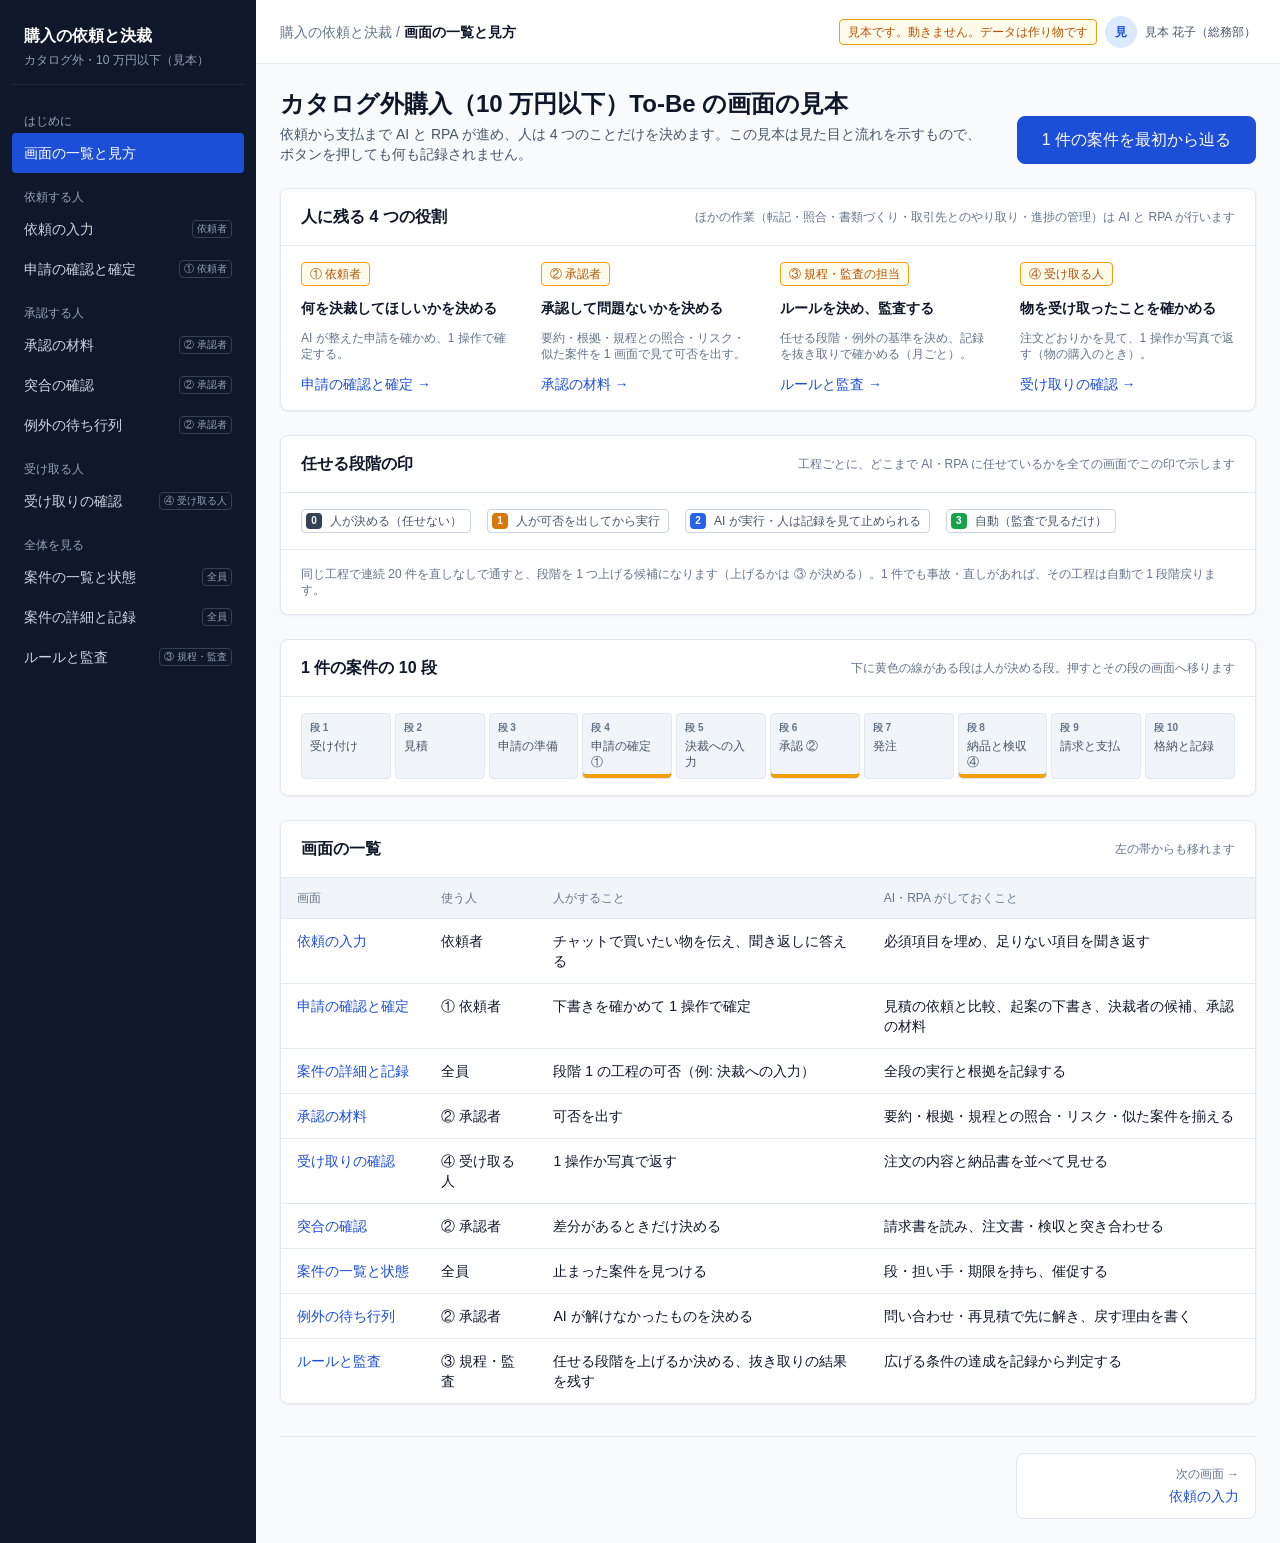
==== index.html @ 78b3e75e "Publish the static mockup of the To-Be screens" ====
<!doctype html>
<html lang="ja">
<head>
<meta name="robots" content="noindex,nofollow">
<meta charset="utf-8">
<meta name="viewport" content="width=device-width, initial-scale=1">
<title>画面の一覧と見方｜購入の依頼と決裁（見本）</title>
<link rel="stylesheet" href="assets/style.css">
</head>
<body>
<div class="shell">
<aside class="side" data-shell-sidebar></aside>
<div>
<header class="top" data-shell-header></header>
<main class="main">
  <div class="page-head">
    <div>
      <h1>カタログ外購入（10 万円以下）To-Be の画面の見本</h1>
      <p>依頼から支払まで AI と RPA が進め、人は 4 つのことだけを決めます。この見本は見た目と流れを示すもので、ボタンを押しても何も記録されません。</p>
    </div>
    <a class="btn primary big" href="request.html">1 件の案件を最初から辿る</a>
  </div>

  <div class="grid">
    <section class="card c-12">
      <header><h2>人に残る 4 つの役割</h2><span class="sub">ほかの作業（転記・照合・書類づくり・取引先とのやり取り・進捗の管理）は AI と RPA が行います</span></header>
      <div class="body grid">
        <div class="c-3 stack-s">
          <span class="tag human">① 依頼者</span>
          <b>何を決裁してほしいかを決める</b>
          <p class="small muted">AI が整えた申請を確かめ、1 操作で確定する。</p>
          <a href="confirm.html">申請の確認と確定 →</a>
        </div>
        <div class="c-3 stack-s">
          <span class="tag human">② 承認者</span>
          <b>承認して問題ないかを決める</b>
          <p class="small muted">要約・根拠・規程との照合・リスク・似た案件を 1 画面で見て可否を出す。</p>
          <a href="approve.html">承認の材料 →</a>
        </div>
        <div class="c-3 stack-s">
          <span class="tag human">③ 規程・監査の担当</span>
          <b>ルールを決め、監査する</b>
          <p class="small muted">任せる段階・例外の基準を決め、記録を抜き取りで確かめる（月ごと）。</p>
          <a href="rules.html">ルールと監査 →</a>
        </div>
        <div class="c-3 stack-s">
          <span class="tag human">④ 受け取る人</span>
          <b>物を受け取ったことを確かめる</b>
          <p class="small muted">注文どおりかを見て、1 操作か写真で返す（物の購入のとき）。</p>
          <a href="receive.html">受け取りの確認 →</a>
        </div>
      </div>
    </section>

    <section class="card c-12">
      <header><h2>任せる段階の印</h2><span class="sub">工程ごとに、どこまで AI・RPA に任せているかを全ての画面でこの印で示します</span></header>
      <div class="body legend">
        <span class="lv" data-lv="0">人が決める（任せない）</span>
        <span class="lv" data-lv="1">人が可否を出してから実行</span>
        <span class="lv" data-lv="2">AI が実行・人は記録を見て止められる</span>
        <span class="lv" data-lv="3">自動（監査で見るだけ）</span>
      </div>
      <div class="body small muted">同じ工程で連続 20 件を直しなしで通すと、段階を 1 つ上げる候補になります（上げるかは ③ が決める）。1 件でも事故・直しがあれば、その工程は自動で 1 段階戻ります。</div>
    </section>

    <section class="card c-12">
      <header><h2>1 件の案件の 10 段</h2><span class="sub">下に黄色の線がある段は人が決める段。押すとその段の画面へ移ります</span></header>
      <div class="body"><div data-flow="0"></div></div>
    </section>

    <section class="card c-12">
      <header><h2>画面の一覧</h2><span class="sub">左の帯からも移れます</span></header>
      <div class="table-wrap">
        <table>
          <thead><tr><th>画面</th><th>使う人</th><th>人がすること</th><th>AI・RPA がしておくこと</th></tr></thead>
          <tbody>
            <tr><td><a href="request.html">依頼の入力</a></td><td>依頼者</td><td>チャットで買いたい物を伝え、聞き返しに答える</td><td>必須項目を埋め、足りない項目を聞き返す</td></tr>
            <tr><td><a href="confirm.html">申請の確認と確定</a></td><td>① 依頼者</td><td>下書きを確かめて 1 操作で確定</td><td>見積の依頼と比較、起案の下書き、決裁者の候補、承認の材料</td></tr>
            <tr><td><a href="case.html">案件の詳細と記録</a></td><td>全員</td><td>段階 1 の工程の可否（例: 決裁への入力）</td><td>全段の実行と根拠を記録する</td></tr>
            <tr><td><a href="approve.html">承認の材料</a></td><td>② 承認者</td><td>可否を出す</td><td>要約・根拠・規程との照合・リスク・似た案件を揃える</td></tr>
            <tr><td><a href="receive.html">受け取りの確認</a></td><td>④ 受け取る人</td><td>1 操作か写真で返す</td><td>注文の内容と納品書を並べて見せる</td></tr>
            <tr><td><a href="reconcile.html">突合の確認</a></td><td>② 承認者</td><td>差分があるときだけ決める</td><td>請求書を読み、注文書・検収と突き合わせる</td></tr>
            <tr><td><a href="cases.html">案件の一覧と状態</a></td><td>全員</td><td>止まった案件を見つける</td><td>段・担い手・期限を持ち、催促する</td></tr>
            <tr><td><a href="exceptions.html">例外の待ち行列</a></td><td>② 承認者</td><td>AI が解けなかったものを決める</td><td>問い合わせ・再見積で先に解き、戻す理由を書く</td></tr>
            <tr><td><a href="rules.html">ルールと監査</a></td><td>③ 規程・監査</td><td>任せる段階を上げるか決める、抜き取りの結果を残す</td><td>広げる条件の達成を記録から判定する</td></tr>
          </tbody>
        </table>
      </div>
    </section>
  </div>
</main>
</div>
</div>
<script src="assets/app.js"></script>
</body>
</html>
---- assets/style.css ----
/* カタログ外購入 To-Be の画面の見本（静的）。
   型: 4px 格子（余白は 4・8・12・16・20・24・32・40・48）、12 カラム（溝 24）、
   文字 10・12・14・16・20・24、太さ 400・500・600、角丸 4・6・8・12、左の帯 256、上の帯 64。 */

:root {
  --bg: #f8fafc;
  --surface: #ffffff;
  --sunken: #f1f5f9;
  --line: #e2e8f0;
  --line-strong: #cbd5e1;
  --text: #0f172a;
  --text-2: #475569;
  --text-3: #64748b;
  --brand: #1d4ed8;
  --brand-2: #2563eb;
  --brand-soft: #eff6ff;
  --brand-line: #dbeafe;
  --ok: #15803d;
  --ok-soft: #f0fdf4;
  --warn: #b45309;
  --warn-soft: #fffbeb;
  --ng: #b91c1c;
  --ng-soft: #fef2f2;
  --nav: #0f172a;
  --nav-2: #1e293b;
  --nav-text: #cbd5e1;
  --radius-s: 4px;
  --radius: 8px;
  --radius-l: 12px;
  --shadow: 0 1px 2px rgba(15, 23, 42, 0.06);
  --font: "Hiragino Sans", "Hiragino Kaku Gothic ProN", "Noto Sans JP", "Yu Gothic UI", "Meiryo", sans-serif;
}

* { box-sizing: border-box; }
html, body { margin: 0; }
body {
  font-family: var(--font);
  font-size: 14px;
  line-height: 20px;
  font-weight: 400;
  color: var(--text);
  background: var(--bg);
}
a { color: var(--brand); text-decoration: none; }
a:hover { text-decoration: underline; }
h1, h2, h3, p, ul, ol, dl, dd { margin: 0; }
ul, ol { padding-left: 20px; }
.list { margin-top: 8px; }

/* ---- 枠（左の帯・上の帯・本文） ---- */
.shell { display: grid; grid-template-columns: 256px minmax(0, 1fr); min-height: 100vh; background: linear-gradient(to right, var(--nav) 256px, transparent 256px); }
.side { background: var(--nav); color: var(--nav-text); padding: 16px 12px; position: sticky; top: 0; height: 100vh; overflow-y: auto; }
.side .product { display: flex; flex-direction: column; gap: 4px; padding: 8px 12px 16px; border-bottom: 1px solid var(--nav-2); margin-bottom: 12px; }
.side .product b { color: #ffffff; font-size: 16px; line-height: 24px; font-weight: 600; }
.side .product span { font-size: 12px; line-height: 16px; color: #94a3b8; }
.side .group { font-size: 12px; line-height: 16px; color: #94a3b8; padding: 16px 12px 4px; font-weight: 500; }
.side a { display: flex; align-items: center; justify-content: space-between; gap: 8px; min-height: 40px; padding: 8px 12px; border-radius: var(--radius-s); color: var(--nav-text); font-size: 14px; line-height: 20px; }
.side a:hover { background: var(--nav-2); text-decoration: none; }
.side a[aria-current="page"] { background: var(--brand); color: #ffffff; font-weight: 500; }
.side a .role { font-size: 10px; line-height: 12px; color: #94a3b8; border: 1px solid #334155; border-radius: var(--radius-s); padding: 2px 4px; white-space: nowrap; }
.side a[aria-current="page"] .role { color: #dbeafe; border-color: #3b82f6; }

.top { height: 64px; display: flex; align-items: center; justify-content: space-between; gap: 16px; padding: 0 24px; background: var(--surface); border-bottom: 1px solid var(--line); position: sticky; top: 0; z-index: 2; }
.top .crumb { font-size: 14px; line-height: 20px; color: var(--text-3); white-space: nowrap; overflow: hidden; text-overflow: ellipsis; }
.top .crumb b { color: var(--text); font-weight: 600; }
.top .who { display: flex; align-items: center; gap: 8px; font-size: 12px; line-height: 16px; color: var(--text-2); white-space: nowrap; }
.top .who .avatar { width: 32px; height: 32px; border-radius: 999px; background: var(--brand-line); color: var(--brand); display: grid; place-items: center; font-weight: 600; font-size: 12px; }
.sample-note { font-size: 12px; line-height: 16px; color: var(--warn); background: var(--warn-soft); border: 1px solid #f59e0b; border-radius: var(--radius-s); padding: 4px 8px; white-space: nowrap; }

.main { padding: 24px; max-width: 1328px; }
.page-head { display: flex; align-items: flex-end; justify-content: space-between; gap: 24px; margin-bottom: 24px; }
.page-head h1 { font-size: 24px; line-height: 32px; font-weight: 600; }
.page-head p { font-size: 14px; line-height: 20px; color: var(--text-2); margin-top: 4px; }

/* ---- 12 カラム ---- */
.grid { display: grid; grid-template-columns: repeat(12, minmax(0, 1fr)); gap: 24px; align-items: start; }
.c-12 { grid-column: span 12; } .c-8 { grid-column: span 8; } .c-6 { grid-column: span 6; }
.c-4 { grid-column: span 4; } .c-3 { grid-column: span 3; }
.stack { display: flex; flex-direction: column; gap: 24px; }
.stack-s { display: flex; flex-direction: column; gap: 12px; }
.row { display: flex; align-items: center; gap: 8px; flex-wrap: wrap; }
.spread { display: flex; align-items: center; justify-content: space-between; gap: 16px; }

/* ---- 面 ---- */
.card { background: var(--surface); border: 1px solid var(--line); border-radius: var(--radius); box-shadow: var(--shadow); }
.card > header { display: flex; align-items: center; justify-content: space-between; gap: 12px; padding: 16px 20px; border-bottom: 1px solid var(--line); }
.card > header h2 { font-size: 16px; line-height: 24px; font-weight: 600; }
.card > header .sub { font-size: 12px; line-height: 16px; color: var(--text-3); }
.card .body { padding: 16px 20px; }
.card .body + .body { border-top: 1px solid var(--line); }
.card > footer { padding: 16px 20px; border-top: 1px solid var(--line); background: var(--sunken); border-radius: 0 0 var(--radius) var(--radius); }

.muted { color: var(--text-3); }
.small { font-size: 12px; line-height: 16px; }
.num { font-variant-numeric: tabular-nums; }
.strong { font-weight: 600; }

/* ---- 印 ---- */
.tag { display: inline-flex; align-items: center; gap: 4px; height: 24px; padding: 0 8px; border-radius: var(--radius-s); font-size: 12px; line-height: 16px; font-weight: 500; white-space: nowrap; border: 1px solid transparent; }
.tag.ai { background: var(--brand-soft); color: var(--brand); border-color: var(--brand-line); }
.tag.rpa { background: #f1f5f9; color: #334155; border-color: #cbd5e1; }
.tag.human { background: var(--warn-soft); color: var(--warn); border-color: #f59e0b; }
.tag.ok { background: var(--ok-soft); color: var(--ok); border-color: #22c55e; }
.tag.ng { background: var(--ng-soft); color: var(--ng); border-color: #ef4444; }
.tag.wait { background: var(--warn-soft); color: var(--warn); border-color: #f59e0b; }
.tag.plain { background: var(--sunken); color: var(--text-2); border-color: var(--line); }

/* 任せる段階: 0 人が決める・1 人が可否を出す・2 人は記録を見て止められる・3 自動 */
.lv { display: inline-flex; align-items: center; gap: 8px; height: 24px; padding: 0 8px 0 4px; border-radius: var(--radius-s); font-size: 12px; line-height: 16px; font-weight: 500; white-space: nowrap; background: var(--surface); border: 1px solid var(--line-strong); color: var(--text-2); }
.lv::before { content: attr(data-lv); display: grid; place-items: center; width: 16px; height: 16px; border-radius: var(--radius-s); color: #ffffff; font-size: 10px; line-height: 12px; font-weight: 600; }
.lv[data-lv="0"]::before { background: #334155; }
.lv[data-lv="1"]::before { background: #d97706; }
.lv[data-lv="2"]::before { background: #2563eb; }
.lv[data-lv="3"]::before { background: #16a34a; }

.legend { display: flex; flex-wrap: wrap; gap: 8px 16px; align-items: center; }

/* ---- 人がする 1 操作 ---- */
.decide { background: var(--surface); border: 2px solid var(--brand-2); border-radius: var(--radius-l); padding: 20px; display: flex; flex-direction: column; gap: 12px; }
.decide .label { font-size: 12px; line-height: 16px; font-weight: 600; color: var(--brand); }
.decide h2 { font-size: 20px; line-height: 28px; font-weight: 600; }
.decide p { color: var(--text-2); }
.decide .actions { display: flex; gap: 8px; flex-wrap: wrap; }
.decide.done { border-color: #16a34a; background: var(--ok-soft); }
.decide.done .label { color: var(--ok); }

.btn { display: inline-flex; align-items: center; justify-content: center; gap: 8px; height: 40px; padding: 0 16px; border-radius: var(--radius); border: 1px solid var(--line-strong); background: var(--surface); color: var(--text); font: inherit; font-size: 14px; line-height: 20px; font-weight: 500; cursor: pointer; white-space: nowrap; }
.btn:hover { background: var(--sunken); text-decoration: none; }
.btn.primary { background: var(--brand); border-color: var(--brand); color: #ffffff; }
.btn.primary:hover { background: #1e40af; }
.btn.big { height: 48px; padding: 0 24px; font-size: 16px; line-height: 24px; }
.btn.danger { color: var(--ng); border-color: #ef4444; }
.btn.small { height: 32px; padding: 0 12px; font-size: 12px; line-height: 16px; }

/* ---- 表 ---- */
table { width: 100%; border-collapse: collapse; }
th, td { text-align: left; padding: 12px 16px; border-bottom: 1px solid var(--line); vertical-align: top; font-size: 14px; line-height: 20px; }
th { font-size: 12px; line-height: 16px; font-weight: 500; color: var(--text-3); background: var(--sunken); white-space: nowrap; }
tr:last-child td { border-bottom: 0; }
td:first-child { white-space: nowrap; }
td.num, th.num { text-align: right; font-variant-numeric: tabular-nums; }
tr.diff td { background: var(--warn-soft); }
tr.stuck td:first-child { box-shadow: inset 4px 0 0 #dc2626; }
.table-wrap { overflow-x: auto; }

/* ---- 定義の並び ---- */
.kv { display: grid; grid-template-columns: 128px minmax(0, 1fr); gap: 8px 16px; }
.kv dt { font-size: 12px; line-height: 20px; color: var(--text-3); }
.kv dd { font-size: 14px; line-height: 20px; }
.src { display: inline-flex; align-items: center; gap: 4px; font-size: 12px; line-height: 16px; color: var(--text-3); }
.src::before { content: ""; width: 8px; height: 8px; border-radius: 999px; background: #94a3b8; }
.src.ai::before { background: #2563eb; }
.src.human::before { background: #d97706; }
.src.missing { color: var(--ng); }
.src.missing::before { background: #dc2626; }

/* ---- 記録（AI・RPA がしたことと根拠） ---- */
.log { list-style: none; padding: 0; display: flex; flex-direction: column; }
.log li { display: grid; grid-template-columns: 48px minmax(0, 1fr); gap: 12px; padding: 12px 0; border-bottom: 1px solid var(--line); }
.log li:last-child { border-bottom: 0; }
.log time { font-size: 12px; line-height: 20px; color: var(--text-3); font-variant-numeric: tabular-nums; }
.log .what { display: flex; flex-direction: column; gap: 4px; }
.log .why { font-size: 12px; line-height: 16px; color: var(--text-3); }
.log .what > .lv, .stack-s > .btn, .stack-s > .tag { align-self: flex-start; }

/* ---- 流れ（10 段） ---- */
.flow { display: grid; grid-template-columns: repeat(10, minmax(0, 1fr)); gap: 4px; }
.flow > a { display: flex; flex-direction: column; gap: 4px; padding: 8px; border-radius: var(--radius-s); background: var(--sunken); border: 1px solid var(--line); font-size: 12px; line-height: 16px; color: var(--text-2); min-height: 64px; }
.flow > a:hover { text-decoration: none; border-color: var(--brand-2); }
.flow .n { font-size: 10px; line-height: 12px; color: var(--text-3); font-weight: 600; }
.flow > .done { background: var(--ok-soft); border-color: #22c55e; color: var(--ok); }
.flow > .now { background: var(--brand); border-color: var(--brand); color: #ffffff; }
.flow .now .n { color: #dbeafe; }
.flow > .h { box-shadow: inset 0 -4px 0 #f59e0b; }

.pager { display: flex; justify-content: space-between; gap: 16px; margin-top: 32px; padding-top: 16px; border-top: 1px solid var(--line); }
.pager a { display: flex; flex-direction: column; gap: 4px; padding: 12px 16px; border: 1px solid var(--line); border-radius: var(--radius); background: var(--surface); min-width: 240px; }
.pager a:hover { text-decoration: none; border-color: var(--brand-2); }
.pager a.next { text-align: right; margin-left: auto; }
.pager small { font-size: 12px; line-height: 16px; color: var(--text-3); }

/* ---- チャット ---- */
.chat { display: flex; flex-direction: column; gap: 16px; padding: 20px; background: var(--sunken); min-height: 480px; }
.msg { max-width: 80%; display: flex; flex-direction: column; gap: 4px; }
.msg .bubble { padding: 12px 16px; border-radius: var(--radius-l); background: var(--surface); border: 1px solid var(--line); }
.msg.me { align-self: flex-end; }
.msg.me .bubble { background: var(--brand); color: #ffffff; border-color: var(--brand); }
.msg .meta { font-size: 12px; line-height: 16px; color: var(--text-3); }
.msg.me .meta { text-align: right; }
.choices { display: flex; flex-wrap: wrap; gap: 8px; margin-top: 8px; }
.composer { display: flex; gap: 8px; padding: 16px 20px; border-top: 1px solid var(--line); }
.composer input { flex: 1; height: 40px; border: 1px solid var(--line-strong); border-radius: var(--radius); padding: 0 12px; font: inherit; }

/* ---- 照合の結果 ---- */
.checks { list-style: none; padding: 0; display: flex; flex-direction: column; gap: 8px; }
.checks li { display: grid; grid-template-columns: 24px minmax(0, 1fr); gap: 8px; align-items: start; }
.checks .mark { width: 20px; height: 20px; border-radius: 999px; display: grid; place-items: center; font-size: 12px; line-height: 16px; font-weight: 600; color: #ffffff; background: #16a34a; }
.checks .mark.w { background: #d97706; }
.checks .mark.x { background: #dc2626; }

.note { padding: 12px 16px; border-radius: var(--radius); background: var(--brand-soft); border: 1px solid var(--brand-line); color: #1e3a8a; font-size: 14px; line-height: 20px; }
.note.warn { background: var(--warn-soft); border-color: #f59e0b; color: #78350f; }

/* ---- 指標 ---- */
.stat { display: flex; flex-direction: column; gap: 4px; padding: 16px 20px; }
.stat b { font-size: 24px; line-height: 32px; font-weight: 600; font-variant-numeric: tabular-nums; }
.stat span { font-size: 12px; line-height: 16px; color: var(--text-3); }
.meter { height: 8px; background: var(--sunken); border-radius: 999px; overflow: hidden; border: 1px solid var(--line); }
.meter i { display: block; height: 100%; background: #2563eb; }
.meter.full i { background: #16a34a; }

/* ---- 写真 ---- */
.photo { aspect-ratio: 4 / 3; border-radius: var(--radius); border: 1px dashed var(--line-strong); background: repeating-linear-gradient(45deg, #f1f5f9 0 12px, #f8fafc 12px 24px); display: grid; place-items: center; color: var(--text-3); font-size: 12px; line-height: 16px; max-height: 240px; }

.phone { width: 390px; max-width: 100%; margin: 0 auto; background: var(--surface); border: 1px solid var(--line-strong); border-radius: 16px; overflow: hidden; box-shadow: 0 8px 24px rgba(15, 23, 42, 0.12); }
.phone .bar { height: 48px; display: flex; align-items: center; justify-content: center; font-weight: 600; border-bottom: 1px solid var(--line); }
.phone .inner { padding: 16px; display: flex; flex-direction: column; gap: 16px; }
.phone .btn { width: 100%; height: 56px; font-size: 16px; line-height: 24px; }

.tabs { display: flex; gap: 4px; border-bottom: 1px solid var(--line); padding: 0 20px; }
.tabs button { height: 40px; padding: 0 12px; border: 0; background: none; font: inherit; color: var(--text-2); border-bottom: 2px solid transparent; cursor: pointer; }
.tabs button[aria-selected="true"] { color: var(--brand); border-bottom-color: var(--brand); font-weight: 500; }
[data-panel][hidden] { display: none; }

.toast { position: fixed; right: 24px; bottom: 24px; background: #0f172a; color: #ffffff; padding: 12px 16px; border-radius: var(--radius); font-size: 14px; line-height: 20px; box-shadow: 0 8px 24px rgba(15, 23, 42, 0.24); opacity: 0; transition: opacity 200ms; pointer-events: none; z-index: 3; }
.toast.show { opacity: 1; }

@media (max-width: 1024px) {
  .shell { grid-template-columns: minmax(0, 1fr); background: none; }
  .side { display: none; }
  .c-8, .c-6, .c-4, .c-3 { grid-column: span 12; }
  .flow { grid-template-columns: repeat(5, minmax(0, 1fr)); }
  .top .who span:last-child, .top .sample-note { display: none; }
}

@media (max-width: 640px) {
  .main { padding: 16px; }
  .page-head, .spread, .card > header { flex-direction: column; align-items: flex-start; }
  .lv, .tag { white-space: normal; height: auto; min-height: 24px; padding-top: 4px; padding-bottom: 4px; }
  .flow { grid-template-columns: repeat(2, minmax(0, 1fr)); }
  .pager { flex-direction: column; }
  .pager a { min-width: 0; }
  .kv { grid-template-columns: 96px minmax(0, 1fr); }
  .msg { max-width: 100%; }
}
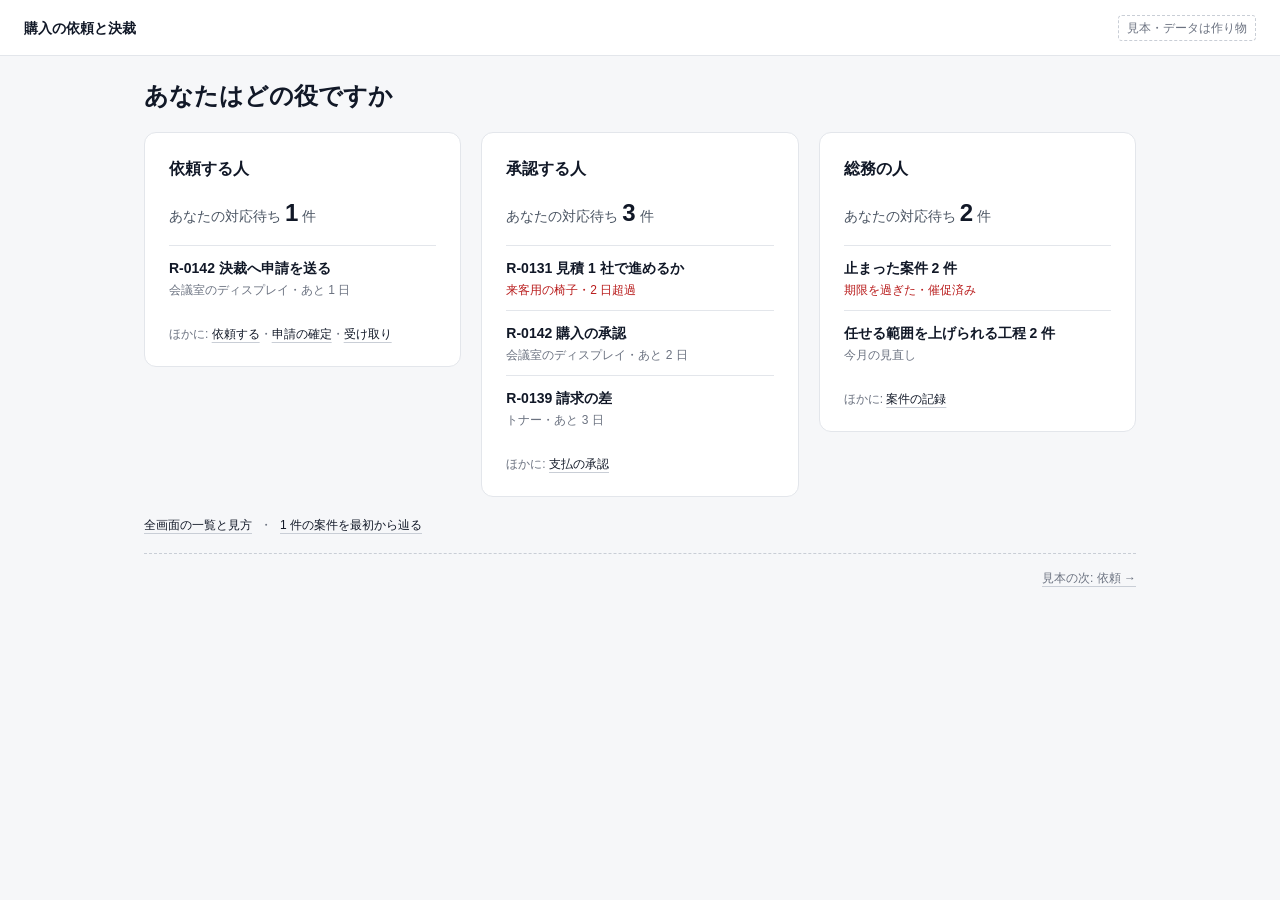
==== commit c412c8be: "Rebuild the mockup as one-decision screens" ====
--- a/index.html
+++ b/index.html
@@ -4,93 +4,48 @@
 <meta name="robots" content="noindex,nofollow">
 <meta charset="utf-8">
 <meta name="viewport" content="width=device-width, initial-scale=1">
-<title>画面の一覧と見方｜購入の依頼と決裁（見本）</title>
+<title>入口｜購入の依頼と決裁（見本）</title>
 <link rel="stylesheet" href="assets/style.css">
 </head>
 <body>
-<div class="shell">
-<aside class="side" data-shell-sidebar></aside>
-<div>
 <header class="top" data-shell-header></header>
-<main class="main">
-  <div class="page-head">
-    <div>
-      <h1>カタログ外購入（10 万円以下）To-Be の画面の見本</h1>
-      <p>依頼から支払まで AI と RPA が進め、人は 4 つのことだけを決めます。この見本は見た目と流れを示すもので、ボタンを押しても何も記録されません。</p>
-    </div>
-    <a class="btn primary big" href="request.html">1 件の案件を最初から辿る</a>
+<main class="main wide">
+  <h1>あなたはどの役ですか</h1>
+
+  <div class="roles">
+    <section class="role">
+      <h2>依頼する人</h2>
+      <p class="count">あなたの対応待ち<b>1</b>件</p>
+      <ul class="todo">
+        <li><a href="case.html"><b>R-0142 決裁へ申請を送る</b><span>会議室のディスプレイ・あと 1 日</span></a></li>
+      </ul>
+      <p class="small muted">ほかに: <a href="request.html">依頼する</a>・<a href="confirm.html">申請の確定</a>・<a href="receive.html">受け取り</a></p>
+    </section>
+
+    <section class="role">
+      <h2>承認する人</h2>
+      <p class="count">あなたの対応待ち<b>3</b>件</p>
+      <ul class="todo">
+        <li class="late"><a href="exceptions.html"><b>R-0131 見積 1 社で進めるか</b><span>来客用の椅子・2 日超過</span></a></li>
+        <li><a href="approve.html"><b>R-0142 購入の承認</b><span>会議室のディスプレイ・あと 2 日</span></a></li>
+        <li><a href="reconcile.html"><b>R-0139 請求の差</b><span>トナー・あと 3 日</span></a></li>
+      </ul>
+      <p class="small muted">ほかに: <a href="pay.html">支払の承認</a></p>
+    </section>
+
+    <section class="role">
+      <h2>総務の人</h2>
+      <p class="count">あなたの対応待ち<b>2</b>件</p>
+      <ul class="todo">
+        <li class="late"><a href="cases.html"><b>止まった案件 2 件</b><span>期限を過ぎた・催促済み</span></a></li>
+        <li><a href="rules.html"><b>任せる範囲を上げられる工程 2 件</b><span>今月の見直し</span></a></li>
+      </ul>
+      <p class="small muted">ほかに: <a href="case.html">案件の記録</a></p>
+    </section>
   </div>
 
-  <div class="grid">
-    <section class="card c-12">
-      <header><h2>人に残る 4 つの役割</h2><span class="sub">ほかの作業（転記・照合・書類づくり・取引先とのやり取り・進捗の管理）は AI と RPA が行います</span></header>
-      <div class="body grid">
-        <div class="c-3 stack-s">
-          <span class="tag human">① 依頼者</span>
-          <b>何を決裁してほしいかを決める</b>
-          <p class="small muted">AI が整えた申請を確かめ、1 操作で確定する。</p>
-          <a href="confirm.html">申請の確認と確定 →</a>
-        </div>
-        <div class="c-3 stack-s">
-          <span class="tag human">② 承認者</span>
-          <b>承認して問題ないかを決める</b>
-          <p class="small muted">要約・根拠・規程との照合・リスク・似た案件を 1 画面で見て可否を出す。</p>
-          <a href="approve.html">承認の材料 →</a>
-        </div>
-        <div class="c-3 stack-s">
-          <span class="tag human">③ 規程・監査の担当</span>
-          <b>ルールを決め、監査する</b>
-          <p class="small muted">任せる段階・例外の基準を決め、記録を抜き取りで確かめる（月ごと）。</p>
-          <a href="rules.html">ルールと監査 →</a>
-        </div>
-        <div class="c-3 stack-s">
-          <span class="tag human">④ 受け取る人</span>
-          <b>物を受け取ったことを確かめる</b>
-          <p class="small muted">注文どおりかを見て、1 操作か写真で返す（物の購入のとき）。</p>
-          <a href="receive.html">受け取りの確認 →</a>
-        </div>
-      </div>
-    </section>
-
-    <section class="card c-12">
-      <header><h2>任せる段階の印</h2><span class="sub">工程ごとに、どこまで AI・RPA に任せているかを全ての画面でこの印で示します</span></header>
-      <div class="body legend">
-        <span class="lv" data-lv="0">人が決める（任せない）</span>
-        <span class="lv" data-lv="1">人が可否を出してから実行</span>
-        <span class="lv" data-lv="2">AI が実行・人は記録を見て止められる</span>
-        <span class="lv" data-lv="3">自動（監査で見るだけ）</span>
-      </div>
-      <div class="body small muted">同じ工程で連続 20 件を直しなしで通すと、段階を 1 つ上げる候補になります（上げるかは ③ が決める）。1 件でも事故・直しがあれば、その工程は自動で 1 段階戻ります。</div>
-    </section>
-
-    <section class="card c-12">
-      <header><h2>1 件の案件の 10 段</h2><span class="sub">下に黄色の線がある段は人が決める段。押すとその段の画面へ移ります</span></header>
-      <div class="body"><div data-flow="0"></div></div>
-    </section>
-
-    <section class="card c-12">
-      <header><h2>画面の一覧</h2><span class="sub">左の帯からも移れます</span></header>
-      <div class="table-wrap">
-        <table>
-          <thead><tr><th>画面</th><th>使う人</th><th>人がすること</th><th>AI・RPA がしておくこと</th></tr></thead>
-          <tbody>
-            <tr><td><a href="request.html">依頼の入力</a></td><td>依頼者</td><td>チャットで買いたい物を伝え、聞き返しに答える</td><td>必須項目を埋め、足りない項目を聞き返す</td></tr>
-            <tr><td><a href="confirm.html">申請の確認と確定</a></td><td>① 依頼者</td><td>下書きを確かめて 1 操作で確定</td><td>見積の依頼と比較、起案の下書き、決裁者の候補、承認の材料</td></tr>
-            <tr><td><a href="case.html">案件の詳細と記録</a></td><td>全員</td><td>段階 1 の工程の可否（例: 決裁への入力）</td><td>全段の実行と根拠を記録する</td></tr>
-            <tr><td><a href="approve.html">承認の材料</a></td><td>② 承認者</td><td>可否を出す</td><td>要約・根拠・規程との照合・リスク・似た案件を揃える</td></tr>
-            <tr><td><a href="receive.html">受け取りの確認</a></td><td>④ 受け取る人</td><td>1 操作か写真で返す</td><td>注文の内容と納品書を並べて見せる</td></tr>
-            <tr><td><a href="reconcile.html">突合の確認</a></td><td>② 承認者</td><td>差分があるときだけ決める</td><td>請求書を読み、注文書・検収と突き合わせる</td></tr>
-            <tr><td><a href="cases.html">案件の一覧と状態</a></td><td>全員</td><td>止まった案件を見つける</td><td>段・担い手・期限を持ち、催促する</td></tr>
-            <tr><td><a href="exceptions.html">例外の待ち行列</a></td><td>② 承認者</td><td>AI が解けなかったものを決める</td><td>問い合わせ・再見積で先に解き、戻す理由を書く</td></tr>
-            <tr><td><a href="rules.html">ルールと監査</a></td><td>③ 規程・監査</td><td>任せる段階を上げるか決める、抜き取りの結果を残す</td><td>広げる条件の達成を記録から判定する</td></tr>
-          </tbody>
-        </table>
-      </div>
-    </section>
-  </div>
+  <p class="row small"><a href="guide.html">全画面の一覧と見方</a><span class="muted">・</span><a href="request.html">1 件の案件を最初から辿る</a></p>
 </main>
-</div>
-</div>
 <script src="assets/app.js"></script>
 </body>
 </html>
--- a/assets/style.css
+++ b/assets/style.css
@@ -1,245 +1,190 @@
 /* カタログ外購入 To-Be の画面の見本（静的）。
-   型: 4px 格子（余白は 4・8・12・16・20・24・32・40・48）、12 カラム（溝 24）、
-   文字 10・12・14・16・20・24、太さ 400・500・600、角丸 4・6・8・12、左の帯 256、上の帯 64。 */
+   型: 4px 格子（余白は 4・8・12・16・20・24・32・40・48）、文字 12・14・16・20・24、太さ 400・500・600、角丸 4・8・12、上の帯 56。
+   作業の画面は 1 列（幅 720）で、1 件について 1 つ決める。色は「要確認・異常」だけに使い、ほかは墨と灰で組む。 */
 
 :root {
-  --bg: #f8fafc;
+  --bg: #f6f7f9;
   --surface: #ffffff;
-  --sunken: #f1f5f9;
-  --line: #e2e8f0;
-  --line-strong: #cbd5e1;
-  --text: #0f172a;
-  --text-2: #475569;
-  --text-3: #64748b;
-  --brand: #1d4ed8;
-  --brand-2: #2563eb;
-  --brand-soft: #eff6ff;
-  --brand-line: #dbeafe;
-  --ok: #15803d;
-  --ok-soft: #f0fdf4;
-  --warn: #b45309;
+  --sunken: #f1f3f6;
+  --line: #e3e6eb;
+  --line-strong: #c9ced6;
+  --ink: #111827;
+  --text: #1f2937;
+  --text-2: #4b5563;
+  --text-3: #6b7280;
+  --warn: #92400e;
+  --warn-mark: #d97706;
   --warn-soft: #fffbeb;
+  --warn-line: #fcd34d;
   --ng: #b91c1c;
+  --ng-mark: #dc2626;
   --ng-soft: #fef2f2;
-  --nav: #0f172a;
-  --nav-2: #1e293b;
-  --nav-text: #cbd5e1;
+  --ng-line: #fca5a5;
+  --focus: #2563eb;
   --radius-s: 4px;
   --radius: 8px;
   --radius-l: 12px;
-  --shadow: 0 1px 2px rgba(15, 23, 42, 0.06);
   --font: "Hiragino Sans", "Hiragino Kaku Gothic ProN", "Noto Sans JP", "Yu Gothic UI", "Meiryo", sans-serif;
 }
 
 * { box-sizing: border-box; }
 html, body { margin: 0; }
-body {
-  font-family: var(--font);
-  font-size: 14px;
-  line-height: 20px;
-  font-weight: 400;
-  color: var(--text);
-  background: var(--bg);
-}
-a { color: var(--brand); text-decoration: none; }
-a:hover { text-decoration: underline; }
+body { font-family: var(--font); font-size: 14px; line-height: 20px; color: var(--text); background: var(--bg); }
+a { color: var(--ink); text-decoration: underline; text-decoration-color: var(--line-strong); text-underline-offset: 4px; }
+a:hover { text-decoration-color: var(--ink); }
+:focus-visible { outline: 2px solid var(--focus); outline-offset: 2px; }
 h1, h2, h3, p, ul, ol, dl, dd { margin: 0; }
 ul, ol { padding-left: 20px; }
-.list { margin-top: 8px; }
 
-/* ---- 枠（左の帯・上の帯・本文） ---- */
-.shell { display: grid; grid-template-columns: 256px minmax(0, 1fr); min-height: 100vh; background: linear-gradient(to right, var(--nav) 256px, transparent 256px); }
-.side { background: var(--nav); color: var(--nav-text); padding: 16px 12px; position: sticky; top: 0; height: 100vh; overflow-y: auto; }
-.side .product { display: flex; flex-direction: column; gap: 4px; padding: 8px 12px 16px; border-bottom: 1px solid var(--nav-2); margin-bottom: 12px; }
-.side .product b { color: #ffffff; font-size: 16px; line-height: 24px; font-weight: 600; }
-.side .product span { font-size: 12px; line-height: 16px; color: #94a3b8; }
-.side .group { font-size: 12px; line-height: 16px; color: #94a3b8; padding: 16px 12px 4px; font-weight: 500; }
-.side a { display: flex; align-items: center; justify-content: space-between; gap: 8px; min-height: 40px; padding: 8px 12px; border-radius: var(--radius-s); color: var(--nav-text); font-size: 14px; line-height: 20px; }
-.side a:hover { background: var(--nav-2); text-decoration: none; }
-.side a[aria-current="page"] { background: var(--brand); color: #ffffff; font-weight: 500; }
-.side a .role { font-size: 10px; line-height: 12px; color: #94a3b8; border: 1px solid #334155; border-radius: var(--radius-s); padding: 2px 4px; white-space: nowrap; }
-.side a[aria-current="page"] .role { color: #dbeafe; border-color: #3b82f6; }
+/* ---- 上の帯 ---- */
+.top { height: 56px; display: flex; align-items: center; justify-content: space-between; gap: 16px; padding: 0 24px; background: var(--surface); border-bottom: 1px solid var(--line); position: sticky; top: 0; z-index: 2; }
+.top .home { font-weight: 600; color: var(--ink); text-decoration: none; white-space: nowrap; }
+.top .row { gap: 12px; }
+.top .who { display: flex; align-items: center; gap: 8px; font-size: 12px; line-height: 16px; color: var(--text-2); white-space: nowrap; }
+.top .avatar { width: 32px; height: 32px; border-radius: 999px; background: var(--sunken); border: 1px solid var(--line); display: grid; place-items: center; font-weight: 600; font-size: 12px; color: var(--ink); }
+.sample-note { font-size: 12px; line-height: 16px; color: var(--text-3); border: 1px dashed var(--line-strong); border-radius: var(--radius-s); padding: 4px 8px; white-space: nowrap; }
 
-.top { height: 64px; display: flex; align-items: center; justify-content: space-between; gap: 16px; padding: 0 24px; background: var(--surface); border-bottom: 1px solid var(--line); position: sticky; top: 0; z-index: 2; }
-.top .crumb { font-size: 14px; line-height: 20px; color: var(--text-3); white-space: nowrap; overflow: hidden; text-overflow: ellipsis; }
-.top .crumb b { color: var(--text); font-weight: 600; }
-.top .who { display: flex; align-items: center; gap: 8px; font-size: 12px; line-height: 16px; color: var(--text-2); white-space: nowrap; }
-.top .who .avatar { width: 32px; height: 32px; border-radius: 999px; background: var(--brand-line); color: var(--brand); display: grid; place-items: center; font-weight: 600; font-size: 12px; }
-.sample-note { font-size: 12px; line-height: 16px; color: var(--warn); background: var(--warn-soft); border: 1px solid #f59e0b; border-radius: var(--radius-s); padding: 4px 8px; white-space: nowrap; }
-
-.main { padding: 24px; max-width: 1328px; }
-.page-head { display: flex; align-items: flex-end; justify-content: space-between; gap: 24px; margin-bottom: 24px; }
-.page-head h1 { font-size: 24px; line-height: 32px; font-weight: 600; }
-.page-head p { font-size: 14px; line-height: 20px; color: var(--text-2); margin-top: 4px; }
-
-/* ---- 12 カラム ---- */
-.grid { display: grid; grid-template-columns: repeat(12, minmax(0, 1fr)); gap: 24px; align-items: start; }
-.c-12 { grid-column: span 12; } .c-8 { grid-column: span 8; } .c-6 { grid-column: span 6; }
-.c-4 { grid-column: span 4; } .c-3 { grid-column: span 3; }
-.stack { display: flex; flex-direction: column; gap: 24px; }
-.stack-s { display: flex; flex-direction: column; gap: 12px; }
-.row { display: flex; align-items: center; gap: 8px; flex-wrap: wrap; }
-.spread { display: flex; align-items: center; justify-content: space-between; gap: 16px; }
-
-/* ---- 面 ---- */
-.card { background: var(--surface); border: 1px solid var(--line); border-radius: var(--radius); box-shadow: var(--shadow); }
-.card > header { display: flex; align-items: center; justify-content: space-between; gap: 12px; padding: 16px 20px; border-bottom: 1px solid var(--line); }
-.card > header h2 { font-size: 16px; line-height: 24px; font-weight: 600; }
-.card > header .sub { font-size: 12px; line-height: 16px; color: var(--text-3); }
-.card .body { padding: 16px 20px; }
-.card .body + .body { border-top: 1px solid var(--line); }
-.card > footer { padding: 16px 20px; border-top: 1px solid var(--line); background: var(--sunken); border-radius: 0 0 var(--radius) var(--radius); }
-
+/* ---- 本文 ---- */
+.main { max-width: 768px; margin: 0 auto; padding: 24px 24px 48px; display: flex; flex-direction: column; gap: 20px; }
+.main.wide { max-width: 1040px; }
+h1 { font-size: 24px; line-height: 32px; font-weight: 600; color: var(--ink); }
+h2 { font-size: 16px; line-height: 24px; font-weight: 600; color: var(--ink); }
+h3 { font-size: 12px; line-height: 16px; font-weight: 600; color: var(--text-3); margin-bottom: 8px; }
 .muted { color: var(--text-3); }
 .small { font-size: 12px; line-height: 16px; }
 .num { font-variant-numeric: tabular-nums; }
-.strong { font-weight: 600; }
+.row { display: flex; align-items: center; gap: 8px; flex-wrap: wrap; }
+.stack { display: flex; flex-direction: column; gap: 16px; }
 
-/* ---- 印 ---- */
-.tag { display: inline-flex; align-items: center; gap: 4px; height: 24px; padding: 0 8px; border-radius: var(--radius-s); font-size: 12px; line-height: 16px; font-weight: 500; white-space: nowrap; border: 1px solid transparent; }
-.tag.ai { background: var(--brand-soft); color: var(--brand); border-color: var(--brand-line); }
-.tag.rpa { background: #f1f5f9; color: #334155; border-color: #cbd5e1; }
-.tag.human { background: var(--warn-soft); color: var(--warn); border-color: #f59e0b; }
-.tag.ok { background: var(--ok-soft); color: var(--ok); border-color: #22c55e; }
-.tag.ng { background: var(--ng-soft); color: var(--ng); border-color: #ef4444; }
-.tag.wait { background: var(--warn-soft); color: var(--warn); border-color: #f59e0b; }
-.tag.plain { background: var(--sunken); color: var(--text-2); border-color: var(--line); }
+/* ---- 段の 1 行（app.js が組む。押すと 10 段が開く） ---- */
+.stage { font-size: 12px; line-height: 16px; color: var(--text-3); }
+.stage > :first-child { cursor: pointer; list-style: none; display: inline-flex; gap: 8px; align-items: center; }
+.stage > :first-child::-webkit-details-marker { display: none; }
+.stage > :first-child::after { content: "▾"; font-size: 10px; }
+.stage[open] > :first-child::after { content: "▴"; }
+.stage b { color: var(--ink); font-weight: 600; }
+.stage ol { list-style: none; padding: 12px 0 0; display: grid; grid-template-columns: repeat(5, minmax(0, 1fr)); gap: 4px; }
+.stage li a { display: block; padding: 8px; border-radius: var(--radius-s); border: 1px solid var(--line); background: var(--surface); color: var(--text-2); text-decoration: none; }
+.stage li.now a { border-color: var(--ink); color: var(--ink); font-weight: 600; }
+.stage li.done a { color: var(--text-3); background: var(--sunken); }
+.stage li span { display: block; font-size: 10px; line-height: 12px; color: var(--text-3); font-weight: 400; }
 
-/* 任せる段階: 0 人が決める・1 人が可否を出す・2 人は記録を見て止められる・3 自動 */
-.lv { display: inline-flex; align-items: center; gap: 8px; height: 24px; padding: 0 8px 0 4px; border-radius: var(--radius-s); font-size: 12px; line-height: 16px; font-weight: 500; white-space: nowrap; background: var(--surface); border: 1px solid var(--line-strong); color: var(--text-2); }
-.lv::before { content: attr(data-lv); display: grid; place-items: center; width: 16px; height: 16px; border-radius: var(--radius-s); color: #ffffff; font-size: 10px; line-height: 12px; font-weight: 600; }
-.lv[data-lv="0"]::before { background: #334155; }
-.lv[data-lv="1"]::before { background: #d97706; }
-.lv[data-lv="2"]::before { background: #2563eb; }
-.lv[data-lv="3"]::before { background: #16a34a; }
+/* ---- 決める枠: 問い・要点 3 行・AI の判定・ボタン 2 つ ---- */
+.decide { background: var(--surface); border: 1px solid var(--line); border-radius: var(--radius-l); padding: 24px; display: flex; flex-direction: column; gap: 20px; }
+.facts { display: grid; grid-template-columns: 64px minmax(0, 1fr); gap: 8px 16px; }
+.facts dt { font-size: 12px; line-height: 24px; color: var(--text-3); }
+.facts dd { font-size: 16px; line-height: 24px; color: var(--ink); }
+.facts dd small { font-size: 12px; color: var(--text-3); margin-left: 4px; }
+.verdict { display: flex; gap: 12px; align-items: baseline; padding: 12px 16px; border-radius: var(--radius); background: var(--sunken); color: var(--text-2); }
+.verdict b { flex: none; font-weight: 600; color: var(--ink); }
+.verdict.warn { background: var(--warn-soft); box-shadow: inset 4px 0 0 var(--warn-mark); color: var(--warn); }
+.verdict.warn b { color: var(--warn); }
+.verdict.ng { background: var(--ng-soft); box-shadow: inset 4px 0 0 var(--ng-mark); color: var(--ng); }
+.verdict.ng b { color: var(--ng); }
+.actions { display: flex; gap: 12px; align-items: center; flex-wrap: wrap; }
+.actions .after { font-size: 12px; line-height: 16px; color: var(--text-3); }
+.decide.done { border-color: var(--line-strong); background: var(--sunken); }
+.decide.done .actions .btn { opacity: 0.4; pointer-events: none; }
 
-.legend { display: flex; flex-wrap: wrap; gap: 8px 16px; align-items: center; }
-
-/* ---- 人がする 1 操作 ---- */
-.decide { background: var(--surface); border: 2px solid var(--brand-2); border-radius: var(--radius-l); padding: 20px; display: flex; flex-direction: column; gap: 12px; }
-.decide .label { font-size: 12px; line-height: 16px; font-weight: 600; color: var(--brand); }
-.decide h2 { font-size: 20px; line-height: 28px; font-weight: 600; }
-.decide p { color: var(--text-2); }
-.decide .actions { display: flex; gap: 8px; flex-wrap: wrap; }
-.decide.done { border-color: #16a34a; background: var(--ok-soft); }
-.decide.done .label { color: var(--ok); }
-
-.btn { display: inline-flex; align-items: center; justify-content: center; gap: 8px; height: 40px; padding: 0 16px; border-radius: var(--radius); border: 1px solid var(--line-strong); background: var(--surface); color: var(--text); font: inherit; font-size: 14px; line-height: 20px; font-weight: 500; cursor: pointer; white-space: nowrap; }
-.btn:hover { background: var(--sunken); text-decoration: none; }
-.btn.primary { background: var(--brand); border-color: var(--brand); color: #ffffff; }
-.btn.primary:hover { background: #1e40af; }
-.btn.big { height: 48px; padding: 0 24px; font-size: 16px; line-height: 24px; }
-.btn.danger { color: var(--ng); border-color: #ef4444; }
+.btn { display: inline-flex; align-items: center; justify-content: center; gap: 8px; height: 48px; padding: 0 24px; border-radius: var(--radius); border: 1px solid var(--line-strong); background: var(--surface); color: var(--ink); font: inherit; font-size: 16px; line-height: 24px; font-weight: 500; cursor: pointer; white-space: nowrap; text-decoration: none; }
+.btn:hover { background: var(--sunken); }
+.btn.primary { background: var(--ink); border-color: var(--ink); color: #ffffff; }
+.btn.primary:hover { background: #374151; }
 .btn.small { height: 32px; padding: 0 12px; font-size: 12px; line-height: 16px; }
 
+/* ---- 畳む枠（根拠を見る。:first-child は <summary>）。異常があるものだけ open で置き、色を付ける ---- */
+.fold { background: var(--surface); border: 1px solid var(--line); border-radius: var(--radius-l); }
+.fold > :first-child { cursor: pointer; padding: 16px 24px; font-weight: 500; color: var(--text-2); list-style: none; display: flex; justify-content: space-between; gap: 12px; }
+.fold > :first-child::-webkit-details-marker { display: none; }
+.fold > :first-child::after { content: "開く ▾"; font-size: 12px; color: var(--text-3); font-weight: 400; }
+.fold[open] > :first-child::after { content: "閉じる ▴"; }
+.fold > .body { padding: 0 24px 24px; display: flex; flex-direction: column; gap: 24px; }
+.fold.alert { border-color: var(--warn-line); }
+.fold.alert > :first-child { color: var(--warn); }
+
 /* ---- 表 ---- */
+.table-wrap { overflow-x: auto; }
 table { width: 100%; border-collapse: collapse; }
-th, td { text-align: left; padding: 12px 16px; border-bottom: 1px solid var(--line); vertical-align: top; font-size: 14px; line-height: 20px; }
-th { font-size: 12px; line-height: 16px; font-weight: 500; color: var(--text-3); background: var(--sunken); white-space: nowrap; }
+th, td { text-align: left; padding: 12px; border-bottom: 1px solid var(--line); vertical-align: top; font-size: 14px; line-height: 20px; }
+th { font-size: 12px; line-height: 16px; font-weight: 500; color: var(--text-3); white-space: nowrap; }
 tr:last-child td { border-bottom: 0; }
-td:first-child { white-space: nowrap; }
-td.num, th.num { text-align: right; font-variant-numeric: tabular-nums; }
-tr.diff td { background: var(--warn-soft); }
-tr.stuck td:first-child { box-shadow: inset 4px 0 0 #dc2626; }
-.table-wrap { overflow-x: auto; }
+td.num, th.num { text-align: right; font-variant-numeric: tabular-nums; white-space: nowrap; }
+td.nowrap { white-space: nowrap; }
+tr.diff td { background: var(--warn-soft); color: var(--warn); }
+tr.stuck td:first-child { box-shadow: inset 4px 0 0 var(--ng-mark); }
+td .late { color: var(--ng); font-weight: 600; }
+td a { font-weight: 500; }
 
-/* ---- 定義の並び ---- */
-.kv { display: grid; grid-template-columns: 128px minmax(0, 1fr); gap: 8px 16px; }
+/* ---- 根拠の中身 ---- */
+.kv { display: grid; grid-template-columns: 112px minmax(0, 1fr); gap: 8px 16px; }
 .kv dt { font-size: 12px; line-height: 20px; color: var(--text-3); }
-.kv dd { font-size: 14px; line-height: 20px; }
-.src { display: inline-flex; align-items: center; gap: 4px; font-size: 12px; line-height: 16px; color: var(--text-3); }
-.src::before { content: ""; width: 8px; height: 8px; border-radius: 999px; background: #94a3b8; }
-.src.ai::before { background: #2563eb; }
-.src.human::before { background: #d97706; }
-.src.missing { color: var(--ng); }
-.src.missing::before { background: #dc2626; }
-
-/* ---- 記録（AI・RPA がしたことと根拠） ---- */
+.checks { list-style: none; padding: 0; display: flex; flex-direction: column; gap: 8px; }
+.checks li { display: grid; grid-template-columns: 20px minmax(0, 1fr); gap: 8px; }
+.checks li::before { content: "✓"; color: var(--text-3); }
+.checks li.w { color: var(--warn); }
+.checks li.w::before { content: "!"; font-weight: 600; color: var(--warn-mark); }
 .log { list-style: none; padding: 0; display: flex; flex-direction: column; }
-.log li { display: grid; grid-template-columns: 48px minmax(0, 1fr); gap: 12px; padding: 12px 0; border-bottom: 1px solid var(--line); }
+.log li { display: grid; grid-template-columns: 64px minmax(0, 1fr); gap: 12px; padding: 8px 0; border-bottom: 1px solid var(--line); }
 .log li:last-child { border-bottom: 0; }
 .log time { font-size: 12px; line-height: 20px; color: var(--text-3); font-variant-numeric: tabular-nums; }
-.log .what { display: flex; flex-direction: column; gap: 4px; }
-.log .why { font-size: 12px; line-height: 16px; color: var(--text-3); }
-.log .what > .lv, .stack-s > .btn, .stack-s > .tag { align-self: flex-start; }
 
-/* ---- 流れ（10 段） ---- */
-.flow { display: grid; grid-template-columns: repeat(10, minmax(0, 1fr)); gap: 4px; }
-.flow > a { display: flex; flex-direction: column; gap: 4px; padding: 8px; border-radius: var(--radius-s); background: var(--sunken); border: 1px solid var(--line); font-size: 12px; line-height: 16px; color: var(--text-2); min-height: 64px; }
-.flow > a:hover { text-decoration: none; border-color: var(--brand-2); }
-.flow .n { font-size: 10px; line-height: 12px; color: var(--text-3); font-weight: 600; }
-.flow > .done { background: var(--ok-soft); border-color: #22c55e; color: var(--ok); }
-.flow > .now { background: var(--brand); border-color: var(--brand); color: #ffffff; }
-.flow .now .n { color: #dbeafe; }
-.flow > .h { box-shadow: inset 0 -4px 0 #f59e0b; }
+/* ---- 依頼の会話 ---- */
+.chat { display: flex; flex-direction: column; gap: 12px; }
+.msg { max-width: 85%; padding: 12px 16px; border-radius: var(--radius-l); background: var(--sunken); }
+.msg.me { align-self: flex-end; background: var(--ink); color: #ffffff; }
+.composer { display: flex; gap: 12px; }
+.composer input { flex: 1; min-width: 0; height: 48px; border: 1px solid var(--line-strong); border-radius: var(--radius); padding: 0 16px; font: inherit; font-size: 16px; }
 
-.pager { display: flex; justify-content: space-between; gap: 16px; margin-top: 32px; padding-top: 16px; border-top: 1px solid var(--line); }
-.pager a { display: flex; flex-direction: column; gap: 4px; padding: 12px 16px; border: 1px solid var(--line); border-radius: var(--radius); background: var(--surface); min-width: 240px; }
-.pager a:hover { text-decoration: none; border-color: var(--brand-2); }
-.pager a.next { text-align: right; margin-left: auto; }
-.pager small { font-size: 12px; line-height: 16px; color: var(--text-3); }
+.photo { aspect-ratio: 4 / 3; max-width: 320px; border-radius: var(--radius); border: 1px dashed var(--line-strong); background: var(--sunken); display: grid; place-items: center; color: var(--text-3); font-size: 12px; }
 
-/* ---- チャット ---- */
-.chat { display: flex; flex-direction: column; gap: 16px; padding: 20px; background: var(--sunken); min-height: 480px; }
-.msg { max-width: 80%; display: flex; flex-direction: column; gap: 4px; }
-.msg .bubble { padding: 12px 16px; border-radius: var(--radius-l); background: var(--surface); border: 1px solid var(--line); }
-.msg.me { align-self: flex-end; }
-.msg.me .bubble { background: var(--brand); color: #ffffff; border-color: var(--brand); }
-.msg .meta { font-size: 12px; line-height: 16px; color: var(--text-3); }
-.msg.me .meta { text-align: right; }
-.choices { display: flex; flex-wrap: wrap; gap: 8px; margin-top: 8px; }
-.composer { display: flex; gap: 8px; padding: 16px 20px; border-top: 1px solid var(--line); }
-.composer input { flex: 1; height: 40px; border: 1px solid var(--line-strong); border-radius: var(--radius); padding: 0 12px; font: inherit; }
+/* ---- 入口（役割ごと） ---- */
+.roles { display: grid; grid-template-columns: repeat(3, minmax(0, 1fr)); gap: 20px; align-items: start; }
+.role { background: var(--surface); border: 1px solid var(--line); border-radius: var(--radius-l); padding: 24px; display: flex; flex-direction: column; gap: 16px; }
+.role .count { font-size: 14px; color: var(--text-2); }
+.role .count b { font-size: 24px; line-height: 32px; color: var(--ink); margin: 0 4px; }
+.todo { list-style: none; padding: 0; display: flex; flex-direction: column; }
+.todo li { border-top: 1px solid var(--line); }
+.todo a { display: flex; flex-direction: column; gap: 4px; padding: 12px 0; text-decoration: none; }
+.todo a span { font-size: 12px; line-height: 16px; color: var(--text-3); }
+.todo a:hover b { text-decoration: underline; }
+.todo .late span { color: var(--ng); }
 
-/* ---- 照合の結果 ---- */
-.checks { list-style: none; padding: 0; display: flex; flex-direction: column; gap: 8px; }
-.checks li { display: grid; grid-template-columns: 24px minmax(0, 1fr); gap: 8px; align-items: start; }
-.checks .mark { width: 20px; height: 20px; border-radius: 999px; display: grid; place-items: center; font-size: 12px; line-height: 16px; font-weight: 600; color: #ffffff; background: #16a34a; }
-.checks .mark.w { background: #d97706; }
-.checks .mark.x { background: #dc2626; }
+/* ---- 見方（guide.html） ---- */
+.card { background: var(--surface); border: 1px solid var(--line); border-radius: var(--radius-l); padding: 24px; display: flex; flex-direction: column; gap: 16px; }
+.lv { display: inline-flex; align-items: center; gap: 8px; font-size: 12px; line-height: 16px; white-space: nowrap; }
+.lv::before { content: attr(data-lv); display: grid; place-items: center; width: 20px; height: 20px; border-radius: var(--radius-s); background: var(--ink); color: #ffffff; font-size: 12px; font-weight: 600; }
+.meter { height: 8px; background: var(--sunken); border-radius: 999px; overflow: hidden; min-width: 80px; }
+.meter i { display: block; height: 100%; background: var(--text-3); }
 
-.note { padding: 12px 16px; border-radius: var(--radius); background: var(--brand-soft); border: 1px solid var(--brand-line); color: #1e3a8a; font-size: 14px; line-height: 20px; }
-.note.warn { background: var(--warn-soft); border-color: #f59e0b; color: #78350f; }
+/* ---- 見本の順（前へ・次へ）。作業の画面の外の案内 ---- */
+.pager { display: flex; justify-content: space-between; gap: 16px; padding-top: 16px; border-top: 1px dashed var(--line-strong); font-size: 12px; line-height: 16px; }
+.pager a { color: var(--text-3); }
+.pager a.next { margin-left: auto; text-align: right; }
 
-/* ---- 指標 ---- */
-.stat { display: flex; flex-direction: column; gap: 4px; padding: 16px 20px; }
-.stat b { font-size: 24px; line-height: 32px; font-weight: 600; font-variant-numeric: tabular-nums; }
-.stat span { font-size: 12px; line-height: 16px; color: var(--text-3); }
-.meter { height: 8px; background: var(--sunken); border-radius: 999px; overflow: hidden; border: 1px solid var(--line); }
-.meter i { display: block; height: 100%; background: #2563eb; }
-.meter.full i { background: #16a34a; }
-
-/* ---- 写真 ---- */
-.photo { aspect-ratio: 4 / 3; border-radius: var(--radius); border: 1px dashed var(--line-strong); background: repeating-linear-gradient(45deg, #f1f5f9 0 12px, #f8fafc 12px 24px); display: grid; place-items: center; color: var(--text-3); font-size: 12px; line-height: 16px; max-height: 240px; }
-
-.phone { width: 390px; max-width: 100%; margin: 0 auto; background: var(--surface); border: 1px solid var(--line-strong); border-radius: 16px; overflow: hidden; box-shadow: 0 8px 24px rgba(15, 23, 42, 0.12); }
-.phone .bar { height: 48px; display: flex; align-items: center; justify-content: center; font-weight: 600; border-bottom: 1px solid var(--line); }
-.phone .inner { padding: 16px; display: flex; flex-direction: column; gap: 16px; }
-.phone .btn { width: 100%; height: 56px; font-size: 16px; line-height: 24px; }
-
-.tabs { display: flex; gap: 4px; border-bottom: 1px solid var(--line); padding: 0 20px; }
-.tabs button { height: 40px; padding: 0 12px; border: 0; background: none; font: inherit; color: var(--text-2); border-bottom: 2px solid transparent; cursor: pointer; }
-.tabs button[aria-selected="true"] { color: var(--brand); border-bottom-color: var(--brand); font-weight: 500; }
-[data-panel][hidden] { display: none; }
-
-.toast { position: fixed; right: 24px; bottom: 24px; background: #0f172a; color: #ffffff; padding: 12px 16px; border-radius: var(--radius); font-size: 14px; line-height: 20px; box-shadow: 0 8px 24px rgba(15, 23, 42, 0.24); opacity: 0; transition: opacity 200ms; pointer-events: none; z-index: 3; }
+.toast { position: fixed; left: 50%; bottom: 96px; transform: translateX(-50%); background: var(--ink); color: #ffffff; padding: 12px 16px; border-radius: var(--radius); box-shadow: 0 8px 24px rgba(17, 24, 39, 0.24); opacity: 0; transition: opacity 200ms; pointer-events: none; z-index: 3; max-width: calc(100% - 32px); }
 .toast.show { opacity: 1; }
 
 @media (max-width: 1024px) {
-  .shell { grid-template-columns: minmax(0, 1fr); background: none; }
-  .side { display: none; }
-  .c-8, .c-6, .c-4, .c-3 { grid-column: span 12; }
-  .flow { grid-template-columns: repeat(5, minmax(0, 1fr)); }
-  .top .who span:last-child, .top .sample-note { display: none; }
+  .roles { grid-template-columns: minmax(0, 1fr); }
 }
 
+/* スマホの幅: ボタンは画面の下に留め、開いてすぐ 1 操作で済むようにする */
 @media (max-width: 640px) {
-  .main { padding: 16px; }
-  .page-head, .spread, .card > header { flex-direction: column; align-items: flex-start; }
-  .lv, .tag { white-space: normal; height: auto; min-height: 24px; padding-top: 4px; padding-bottom: 4px; }
-  .flow { grid-template-columns: repeat(2, minmax(0, 1fr)); }
-  .pager { flex-direction: column; }
-  .pager a { min-width: 0; }
-  .kv { grid-template-columns: 96px minmax(0, 1fr); }
-  .msg { max-width: 100%; }
+  .top { padding: 0 16px; }
+  .top .who span:last-child, .sample-note { display: none; }
+  .main { padding: 16px 16px 120px; gap: 16px; }
+  h1 { font-size: 20px; line-height: 28px; }
+  .decide { padding: 16px; gap: 16px; border: 0; background: none; padding: 0; }
+  .facts { grid-template-columns: 48px minmax(0, 1fr); }
+  .verdict { flex-direction: column; gap: 4px; }
+  .decide .actions { position: fixed; left: 0; right: 0; bottom: 0; z-index: 2; padding: 12px 16px; background: var(--surface); border-top: 1px solid var(--line); flex-wrap: nowrap; }
+  .decide .actions .btn { flex: 1; min-width: 0; padding: 0 12px; }
+  .decide .actions .btn.primary { flex: 2; }
+  .decide .actions .after { display: none; }
+  .fold > :first-child { padding: 16px; }
+  .fold > .body { padding: 0 16px 16px; }
+  .stage ol { grid-template-columns: repeat(2, minmax(0, 1fr)); }
+  .composer .btn { padding: 0 16px; }
+  .kv { grid-template-columns: 88px minmax(0, 1fr); }
+  .card, .role { padding: 16px; }
 }
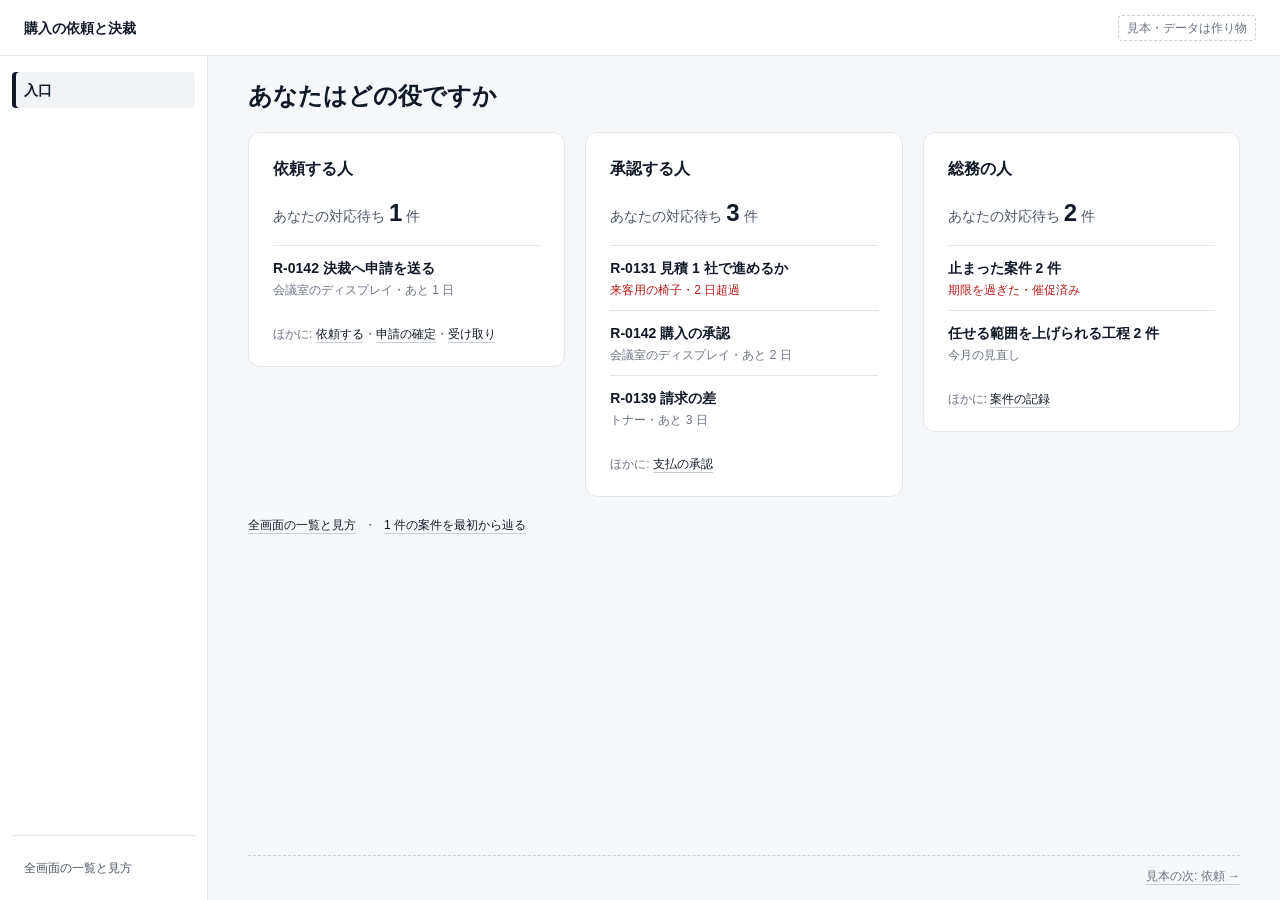
==== commit 84977d74: "docs: カタログ外購入の資料と画面の見本を更新" ====
--- a/index.html
+++ b/index.html
@@ -12,39 +12,41 @@
 <main class="main wide">
   <h1>あなたはどの役ですか</h1>
 
-  <div class="roles">
-    <section class="role">
-      <h2>依頼する人</h2>
-      <p class="count">あなたの対応待ち<b>1</b>件</p>
-      <ul class="todo">
-        <li><a href="case.html"><b>R-0142 決裁へ申請を送る</b><span>会議室のディスプレイ・あと 1 日</span></a></li>
-      </ul>
-      <p class="small muted">ほかに: <a href="request.html">依頼する</a>・<a href="confirm.html">申請の確定</a>・<a href="receive.html">受け取り</a></p>
-    </section>
+  <div class="scroll">
+    <div class="roles">
+      <section class="role">
+        <h2>依頼する人</h2>
+        <p class="count">あなたの対応待ち<b>1</b>件</p>
+        <ul class="todo">
+          <li><a href="case.html"><b>R-0142 決裁へ申請を送る</b><span>会議室のディスプレイ・あと 1 日</span></a></li>
+        </ul>
+        <p class="small muted">ほかに: <a href="request.html">依頼する</a>・<a href="confirm.html">申請の確定</a>・<a href="receive.html">受け取り</a></p>
+      </section>
 
-    <section class="role">
-      <h2>承認する人</h2>
-      <p class="count">あなたの対応待ち<b>3</b>件</p>
-      <ul class="todo">
-        <li class="late"><a href="exceptions.html"><b>R-0131 見積 1 社で進めるか</b><span>来客用の椅子・2 日超過</span></a></li>
-        <li><a href="approve.html"><b>R-0142 購入の承認</b><span>会議室のディスプレイ・あと 2 日</span></a></li>
-        <li><a href="reconcile.html"><b>R-0139 請求の差</b><span>トナー・あと 3 日</span></a></li>
-      </ul>
-      <p class="small muted">ほかに: <a href="pay.html">支払の承認</a></p>
-    </section>
+      <section class="role">
+        <h2>承認する人</h2>
+        <p class="count">あなたの対応待ち<b>3</b>件</p>
+        <ul class="todo">
+          <li class="late"><a href="exceptions.html"><b>R-0131 見積 1 社で進めるか</b><span>来客用の椅子・2 日超過</span></a></li>
+          <li><a href="approve.html"><b>R-0142 購入の承認</b><span>会議室のディスプレイ・あと 2 日</span></a></li>
+          <li><a href="reconcile.html"><b>R-0139 請求の差</b><span>トナー・あと 3 日</span></a></li>
+        </ul>
+        <p class="small muted">ほかに: <a href="pay.html">支払の承認</a></p>
+      </section>
 
-    <section class="role">
-      <h2>総務の人</h2>
-      <p class="count">あなたの対応待ち<b>2</b>件</p>
-      <ul class="todo">
-        <li class="late"><a href="cases.html"><b>止まった案件 2 件</b><span>期限を過ぎた・催促済み</span></a></li>
-        <li><a href="rules.html"><b>任せる範囲を上げられる工程 2 件</b><span>今月の見直し</span></a></li>
-      </ul>
-      <p class="small muted">ほかに: <a href="case.html">案件の記録</a></p>
-    </section>
+      <section class="role">
+        <h2>総務の人</h2>
+        <p class="count">あなたの対応待ち<b>2</b>件</p>
+        <ul class="todo">
+          <li class="late"><a href="cases.html"><b>止まった案件 2 件</b><span>期限を過ぎた・催促済み</span></a></li>
+          <li><a href="rules.html"><b>任せる範囲を上げられる工程 2 件</b><span>今月の見直し</span></a></li>
+        </ul>
+        <p class="small muted">ほかに: <a href="case.html">案件の記録</a></p>
+      </section>
+    </div>
+
+    <p class="row small"><a href="guide.html">全画面の一覧と見方</a><span class="muted">・</span><a href="request.html">1 件の案件を最初から辿る</a></p>
   </div>
-
-  <p class="row small"><a href="guide.html">全画面の一覧と見方</a><span class="muted">・</span><a href="request.html">1 件の案件を最初から辿る</a></p>
 </main>
 <script src="assets/app.js"></script>
 </body>
--- a/assets/style.css
+++ b/assets/style.css
@@ -1,6 +1,8 @@
 /* カタログ外購入 To-Be の画面の見本（静的）。
    型: 4px 格子（余白は 4・8・12・16・20・24・32・40・48）、文字 12・14・16・20・24、太さ 400・500・600、角丸 4・8・12、上の帯 56。
-   作業の画面は 1 列（幅 720）で、1 件について 1 つ決める。色は「要確認・異常」だけに使い、ほかは墨と灰で組む。 */
+   作業の画面は 1 列（幅 720）で、1 件について 1 つ決める。色は「要確認・異常」だけに使い、ほかは墨と灰で組む。
+   高さの型（社内の業務の画面）: 外枠は表示の高さ（100dvh。使えない環境は 100vh）で、ページ全体は scroll しない。
+   上の帯と左の帯は留め、中の領域（.scroll）だけが必要なときに scroll する。決める枠（.decide）は .scroll の外に置き、動かない。 */
 
 :root {
   --bg: #f6f7f9;
@@ -28,8 +30,10 @@
 }
 
 * { box-sizing: border-box; }
-html, body { margin: 0; }
-body { font-family: var(--font); font-size: 14px; line-height: 20px; color: var(--text); background: var(--bg); }
+html, body { margin: 0; height: 100%; overflow: hidden; }
+body { font-family: var(--font); font-size: 14px; line-height: 20px; color: var(--text); background: var(--bg);
+  height: 100vh; height: 100dvh; display: grid;
+  grid-template: "top top" 56px "side main" minmax(0, 1fr) / 208px minmax(0, 1fr); }
 a { color: var(--ink); text-decoration: underline; text-decoration-color: var(--line-strong); text-underline-offset: 4px; }
 a:hover { text-decoration-color: var(--ink); }
 :focus-visible { outline: 2px solid var(--focus); outline-offset: 2px; }
@@ -37,16 +41,32 @@
 ul, ol { padding-left: 20px; }
 
 /* ---- 上の帯 ---- */
-.top { height: 56px; display: flex; align-items: center; justify-content: space-between; gap: 16px; padding: 0 24px; background: var(--surface); border-bottom: 1px solid var(--line); position: sticky; top: 0; z-index: 2; }
+.top { grid-area: top; height: 56px; display: flex; align-items: center; justify-content: space-between; gap: 16px; padding: 0 24px; background: var(--surface); border-bottom: 1px solid var(--line); z-index: 2; }
 .top .home { font-weight: 600; color: var(--ink); text-decoration: none; white-space: nowrap; }
 .top .row { gap: 12px; }
 .top .who { display: flex; align-items: center; gap: 8px; font-size: 12px; line-height: 16px; color: var(--text-2); white-space: nowrap; }
 .top .avatar { width: 32px; height: 32px; border-radius: 999px; background: var(--sunken); border: 1px solid var(--line); display: grid; place-items: center; font-weight: 600; font-size: 12px; color: var(--ink); }
 .sample-note { font-size: 12px; line-height: 16px; color: var(--text-3); border: 1px dashed var(--line-strong); border-radius: var(--radius-s); padding: 4px 8px; white-space: nowrap; }
 
-/* ---- 本文 ---- */
-.main { max-width: 768px; margin: 0 auto; padding: 24px 24px 48px; display: flex; flex-direction: column; gap: 20px; }
-.main.wide { max-width: 1040px; }
+/* ---- 左の帯（app.js が組む）: 入口・いまの役の画面・見方 ---- */
+.side { grid-area: side; overflow-y: auto; background: var(--surface); border-right: 1px solid var(--line); padding: 16px 12px; display: flex; flex-direction: column; gap: 4px; }
+.side a { display: block; padding: 8px 12px; border-radius: var(--radius-s); color: var(--text-2); text-decoration: none; }
+.side a:hover { background: var(--sunken); color: var(--ink); }
+.side a[aria-current="page"] { background: var(--sunken); color: var(--ink); font-weight: 600; box-shadow: inset 4px 0 0 var(--ink); }
+.side h2 { padding: 16px 12px 4px; font-size: 12px; line-height: 16px; font-weight: 500; color: var(--text-3); }
+.side .foot { margin-top: auto; padding-top: 16px; border-top: 1px solid var(--line); font-size: 12px; line-height: 16px; }
+
+/* ---- 本文: 表示の高さの中で、上から 段の 1 行・決める枠・中の領域（.scroll）・見本の順 ---- */
+.main { --col: 720px; grid-area: main; min-height: 0; overflow: hidden; display: flex; flex-direction: column; gap: 20px;
+  padding: 24px max(24px, calc((100% - var(--col)) / 2)) 16px; }
+.main.wide { --col: 992px; }
+.main > * { flex: none; }
+.main > .scroll { flex: 1 1 auto; min-height: 0; overflow: auto; overscroll-behavior: contain; display: flex; flex-direction: column; gap: 20px;
+  margin: 0 -4px; padding: 0 4px 4px; }
+.scroll > * { flex: none; }
+/* 中の領域の表は見出しの行を留める（表の枠を scroll させず、.scroll に貼る） */
+.scroll .table-wrap { overflow: visible; }
+.scroll thead th { position: sticky; top: 0; z-index: 1; background: var(--surface); box-shadow: inset 0 -1px 0 var(--line); }
 h1 { font-size: 24px; line-height: 32px; font-weight: 600; color: var(--ink); }
 h2 { font-size: 16px; line-height: 24px; font-weight: 600; color: var(--ink); }
 h3 { font-size: 12px; line-height: 16px; font-weight: 600; color: var(--text-3); margin-bottom: 8px; }
@@ -57,13 +77,15 @@
 .stack { display: flex; flex-direction: column; gap: 16px; }
 
 /* ---- 段の 1 行（app.js が組む。押すと 10 段が開く） ---- */
-.stage { font-size: 12px; line-height: 16px; color: var(--text-3); }
+.stage { position: relative; font-size: 12px; line-height: 16px; color: var(--text-3); }
 .stage > :first-child { cursor: pointer; list-style: none; display: inline-flex; gap: 8px; align-items: center; }
 .stage > :first-child::-webkit-details-marker { display: none; }
 .stage > :first-child::after { content: "▾"; font-size: 10px; }
 .stage[open] > :first-child::after { content: "▴"; }
 .stage b { color: var(--ink); font-weight: 600; }
-.stage ol { list-style: none; padding: 12px 0 0; display: grid; grid-template-columns: repeat(5, minmax(0, 1fr)); gap: 4px; }
+/* 10 段は下に重ねて開く（決める枠を押し下げない） */
+.stage ol { position: absolute; top: calc(100% + 8px); left: 0; right: 0; z-index: 4; list-style: none; margin: 0; padding: 12px; display: grid; grid-template-columns: repeat(5, minmax(0, 1fr)); gap: 4px;
+  background: var(--surface); border: 1px solid var(--line); border-radius: var(--radius); box-shadow: 0 8px 24px rgba(17, 24, 39, 0.16); }
 .stage li a { display: block; padding: 8px; border-radius: var(--radius-s); border: 1px solid var(--line); background: var(--surface); color: var(--text-2); text-decoration: none; }
 .stage li.now a { border-color: var(--ink); color: var(--ink); font-weight: 600; }
 .stage li.done a { color: var(--text-3); background: var(--sunken); }
@@ -157,7 +179,7 @@
 .meter i { display: block; height: 100%; background: var(--text-3); }
 
 /* ---- 見本の順（前へ・次へ）。作業の画面の外の案内 ---- */
-.pager { display: flex; justify-content: space-between; gap: 16px; padding-top: 16px; border-top: 1px dashed var(--line-strong); font-size: 12px; line-height: 16px; }
+.pager { display: flex; justify-content: space-between; gap: 16px; padding-top: 12px; border-top: 1px dashed var(--line-strong); font-size: 12px; line-height: 16px; }
 .pager a { color: var(--text-3); }
 .pager a.next { margin-left: auto; text-align: right; }
 
@@ -170,9 +192,13 @@
 
 /* スマホの幅: ボタンは画面の下に留め、開いてすぐ 1 操作で済むようにする */
 @media (max-width: 640px) {
+  body { grid-template: "top" 56px "main" minmax(0, 1fr) / minmax(0, 1fr); }
+  .side { display: none; }
   .top { padding: 0 16px; }
   .top .who span:last-child, .sample-note { display: none; }
-  .main { padding: 16px 16px 120px; gap: 16px; }
+  .main { padding: 16px 16px 12px; gap: 16px; }
+  .main:has(.decide .actions) { padding-bottom: 84px; }  /* 下に留めたボタンの帯（48 + 12 × 2）の分を空ける */
+  .main > .scroll { gap: 16px; }
   h1 { font-size: 20px; line-height: 28px; }
   .decide { padding: 16px; gap: 16px; border: 0; background: none; padding: 0; }
   .facts { grid-template-columns: 48px minmax(0, 1fr); }
@@ -187,4 +213,20 @@
   .composer .btn { padding: 0 16px; }
   .kv { grid-template-columns: 88px minmax(0, 1fr); }
   .card, .role { padding: 16px; }
+  th, td { padding: 8px 4px; }
+  th:first-child, td:first-child { padding-left: 0; }
+  th:last-child, td:last-child { padding-right: 0; }
+  /* 一覧の表（table.rows）は 1 件を 2 行に組む: 件名・金額 / いまの段・待っている人・期限。見出しの行は出さない */
+  table.rows thead { display: none; }
+  table.rows tbody tr { display: grid; grid-template-columns: auto auto minmax(0, 1fr) auto; gap: 4px 8px; padding: 12px 0; border-bottom: 1px solid var(--line); }
+  table.rows tbody tr:last-child { border-bottom: 0; }
+  table.rows td { padding: 0; border: 0; font-size: 12px; line-height: 16px; color: var(--text-3); }
+  table.rows td:nth-child(1) { grid-column: 1 / 4; min-width: 0; font-size: 14px; line-height: 20px; color: var(--text); }
+  table.rows td:nth-child(2) { grid-column: 4; font-size: 14px; line-height: 20px; color: var(--ink); }
+  table.rows td:nth-child(3) { grid-column: 1; }
+  table.rows td:nth-child(4) { grid-column: 2; }
+  table.rows td:nth-child(5) { grid-column: 4; text-align: right; }
+  table.rows td[colspan] { grid-column: 1 / -1; }
+  table.rows tr.stuck { box-shadow: inset 4px 0 0 var(--ng-mark); padding-left: 12px; }
+  table.rows tr.stuck td:first-child { box-shadow: none; }
 }
